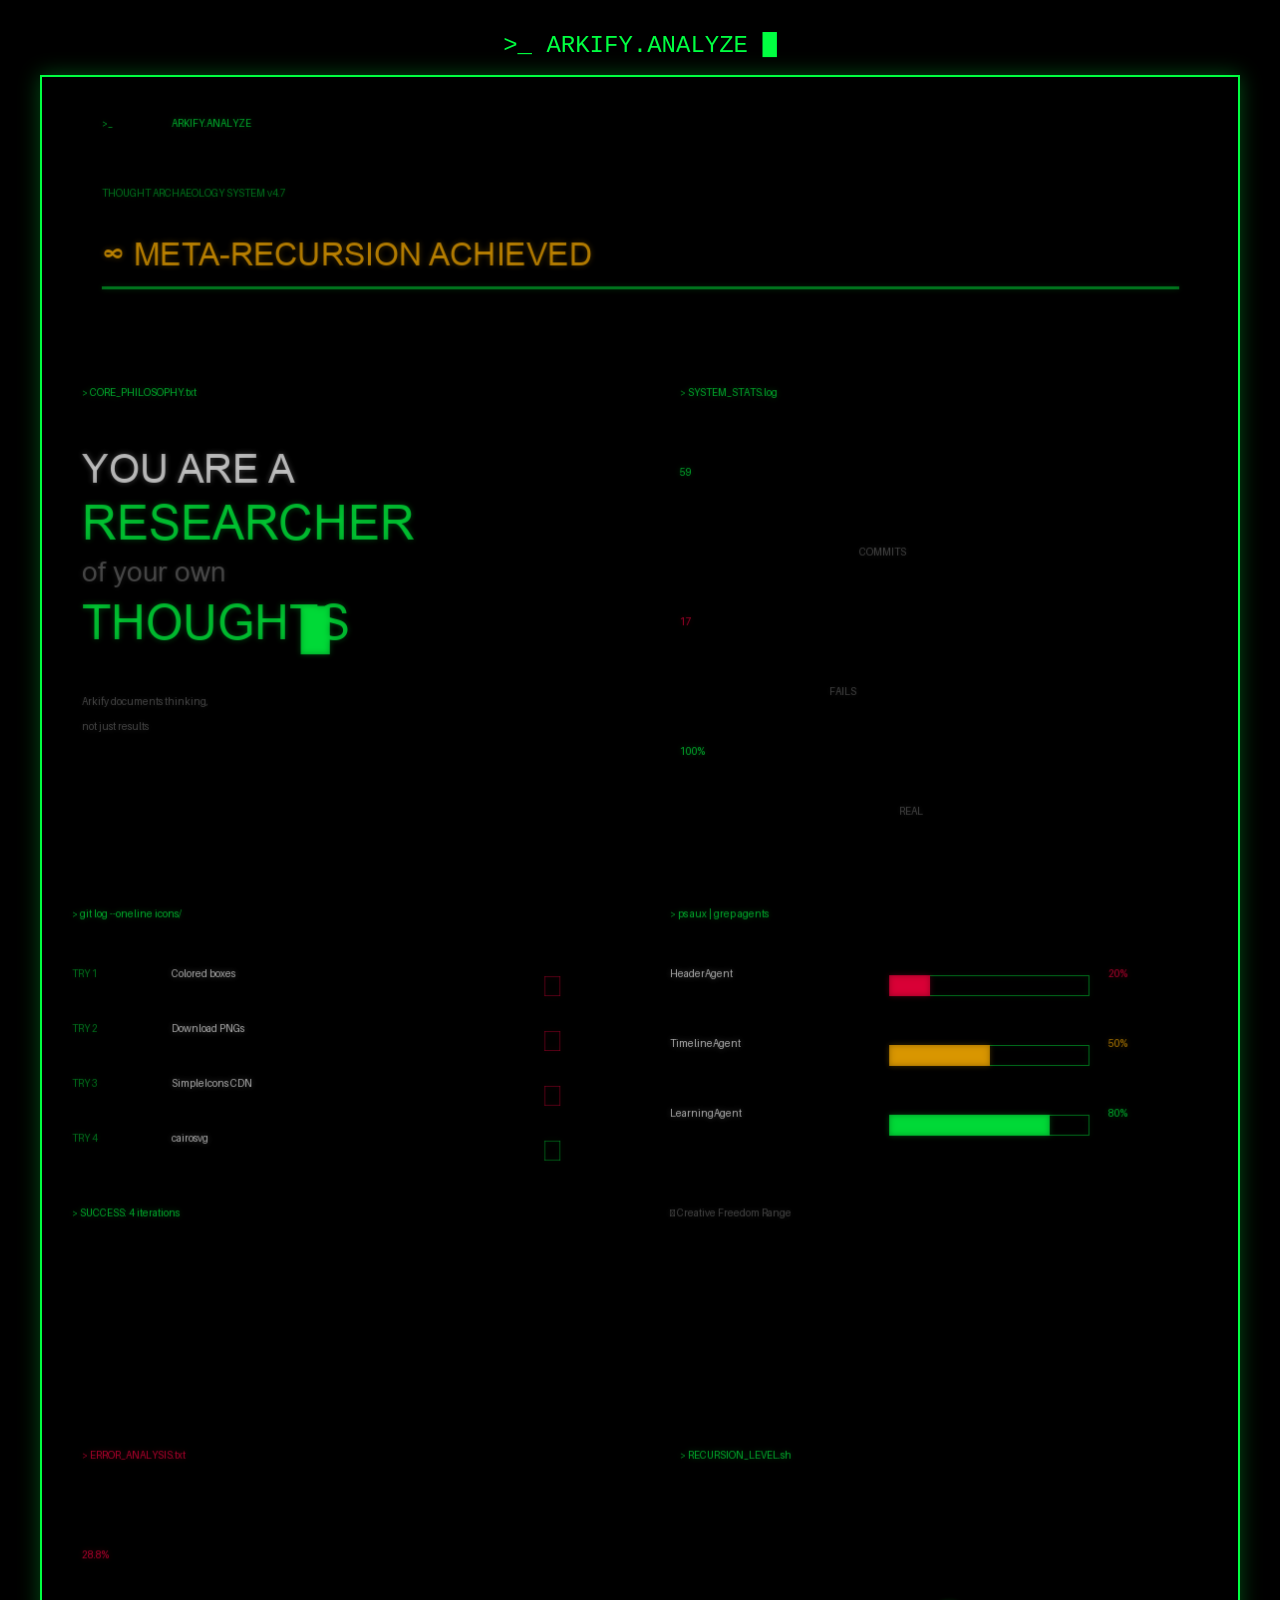
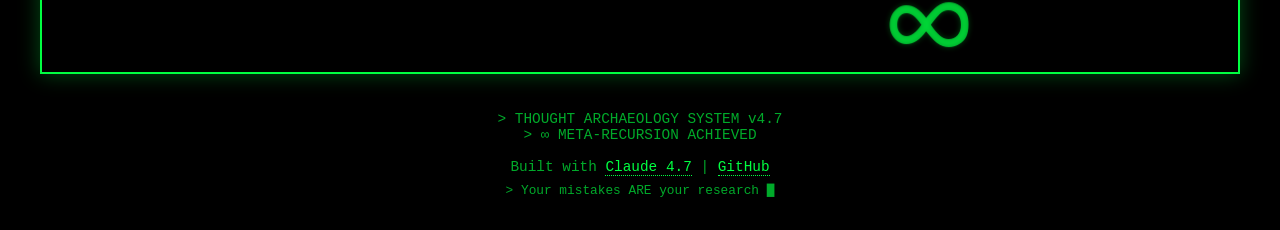
==== landing/index.html @ 0d5832f4 "feat: V3 Terminal PNG - retro-futuristic CRT aesthetic (frontend-design skill) Co-Authored-By: Claud" ====
<!DOCTYPE html>
<html lang="en">
<head>
    <meta charset="UTF-8">
    <meta name="viewport" content="width=device-width, initial-scale=1.0">
    <meta name="description" content="Arkify - Built with Claude 4.7. Retro-futuristic terminal aesthetic showcasing meta-recursive thought archaeology.">
    <meta property="og:image" content="https://arkify.app/arkify-v3-terminal.png">
    <meta property="og:title" content="Arkify - Built with Claude 4.7">
    <meta property="og:description" content="Your mistakes ARE your research. Meta-recursion achieved.">
    <title>Arkify - Built with Claude 4.7</title>
    <style>
        * {
            margin: 0;
            padding: 0;
            box-sizing: border-box;
        }

        body {
            background: #000;
            color: #00FF41;
            font-family: 'Courier New', monospace;
            display: flex;
            flex-direction: column;
            align-items: center;
            justify-content: center;
            min-height: 100vh;
            padding: 2rem;
        }

        .terminal-header {
            font-size: 1.5rem;
            margin-bottom: 1rem;
            text-align: center;
            animation: blink 1s infinite;
        }

        @keyframes blink {
            0%, 50% { opacity: 1; }
            51%, 100% { opacity: 0.5; }
        }

        .container {
            max-width: 1200px;
            width: 100%;
        }

        .infographic {
            width: 100%;
            height: auto;
            border: 2px solid #00FF41;
            box-shadow: 0 0 20px rgba(0, 255, 65, 0.3);
            image-rendering: crisp-edges;
        }

        .terminal-footer {
            margin-top: 2rem;
            text-align: center;
            font-size: 0.9rem;
            color: #00AA2A;
        }

        .cursor {
            animation: blink 1s infinite;
        }

        a {
            color: #00FF41;
            text-decoration: none;
            border-bottom: 1px dotted #00FF41;
        }

        a:hover {
            background: #00FF41;
            color: #000;
        }

        @media (max-width: 600px) {
            .terminal-header {
                font-size: 1rem;
            }

            body {
                padding: 1rem;
            }
        }
    </style>
</head>
<body>
    <div class="terminal-header">
        >_ ARKIFY.ANALYZE <span class="cursor">█</span>
    </div>

    <div class="container">
        <img src="arkify-v3-terminal.png"
             alt="Arkify Meta-Recursion Infographic - Built with Claude 4.7"
             class="infographic">
    </div>

    <div class="terminal-footer">
        <p>> THOUGHT ARCHAEOLOGY SYSTEM v4.7</p>
        <p>> ∞ META-RECURSION ACHIEVED</p>
        <p style="margin-top: 1rem;">
            Built with <a href="https://claude.ai" target="_blank">Claude 4.7</a> |
            <a href="https://github.com/aaaalabs/arkify" target="_blank">GitHub</a>
        </p>
        <p style="margin-top: 0.5rem; font-size: 0.8rem;">
            > Your mistakes ARE your research <span class="cursor">█</span>
        </p>
    </div>
</body>
</html>
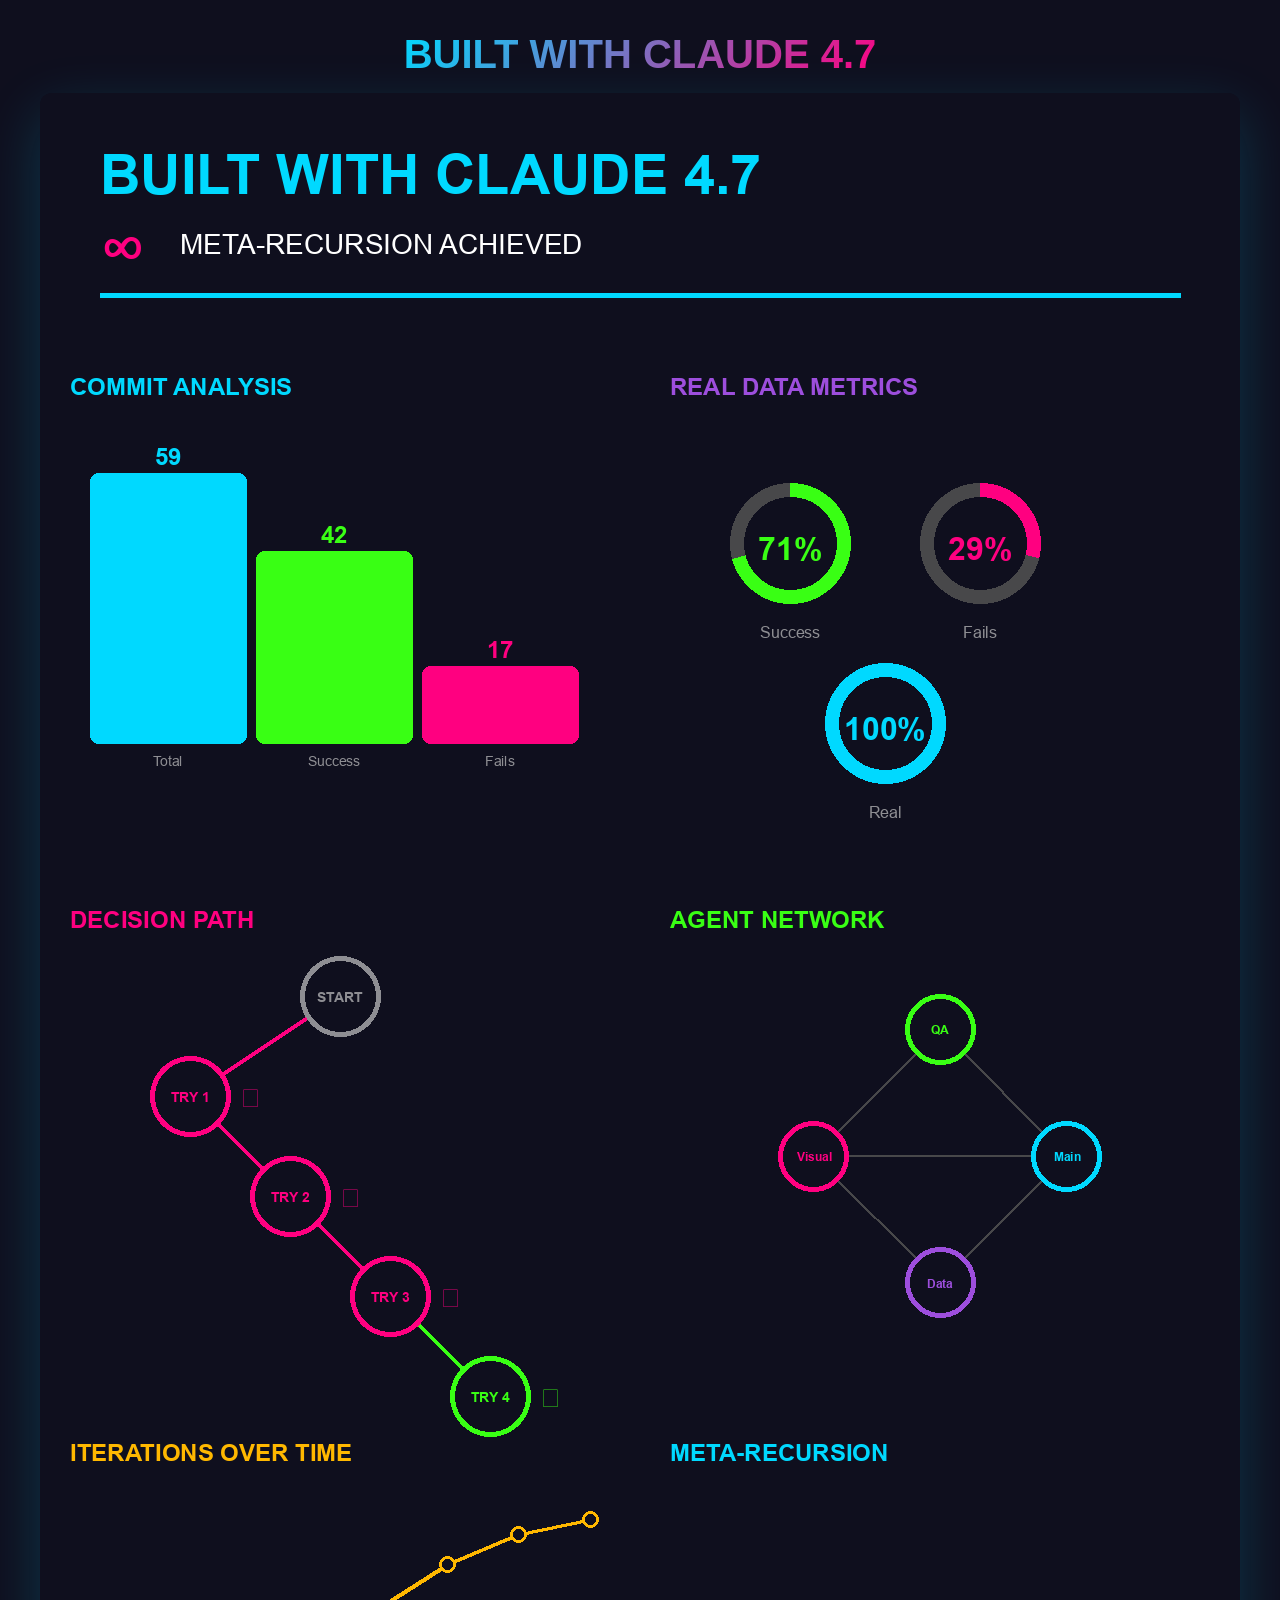
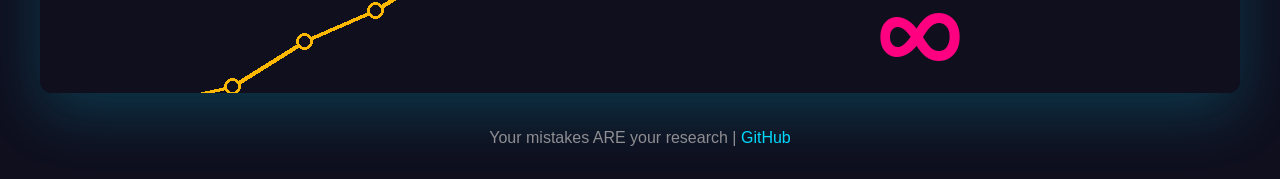
==== commit 6c1f2120: "feat: V4 Data Visualization - graphs/charts heavy (frontend-design skill) Co-Authored-By: Claude Son" ====
--- a/landing/index.html
+++ b/landing/index.html
@@ -3,22 +3,15 @@
 <head>
     <meta charset="UTF-8">
     <meta name="viewport" content="width=device-width, initial-scale=1.0">
-    <meta name="description" content="Arkify - Built with Claude 4.7. Retro-futuristic terminal aesthetic showcasing meta-recursive thought archaeology.">
-    <meta property="og:image" content="https://arkify.app/arkify-v3-terminal.png">
-    <meta property="og:title" content="Arkify - Built with Claude 4.7">
-    <meta property="og:description" content="Your mistakes ARE your research. Meta-recursion achieved.">
+    <meta name="description" content="Arkify - Built with Claude 4.7. Data visualization infographic.">
+    <meta property="og:image" content="https://arkify.app/arkify-v4.png">
     <title>Arkify - Built with Claude 4.7</title>
     <style>
-        * {
-            margin: 0;
-            padding: 0;
-            box-sizing: border-box;
-        }
-
+        * { margin: 0; padding: 0; box-sizing: border-box; }
         body {
-            background: #000;
-            color: #00FF41;
-            font-family: 'Courier New', monospace;
+            background: #0F0F1E;
+            color: #00D9FF;
+            font-family: -apple-system, BlinkMacSystemFont, sans-serif;
             display: flex;
             flex-direction: column;
             align-items: center;
@@ -26,86 +19,37 @@
             min-height: 100vh;
             padding: 2rem;
         }
-
-        .terminal-header {
-            font-size: 1.5rem;
+        h1 {
+            font-size: 2.5rem;
+            font-weight: 700;
+            background: linear-gradient(135deg, #00D9FF, #FF0080);
+            -webkit-background-clip: text;
+            -webkit-text-fill-color: transparent;
             margin-bottom: 1rem;
             text-align: center;
-            animation: blink 1s infinite;
         }
-
-        @keyframes blink {
-            0%, 50% { opacity: 1; }
-            51%, 100% { opacity: 0.5; }
-        }
-
-        .container {
-            max-width: 1200px;
-            width: 100%;
-        }
-
+        .container { max-width: 1200px; width: 100%; }
         .infographic {
             width: 100%;
-            height: auto;
-            border: 2px solid #00FF41;
-            box-shadow: 0 0 20px rgba(0, 255, 65, 0.3);
-            image-rendering: crisp-edges;
+            border-radius: 12px;
+            box-shadow: 0 20px 60px rgba(0, 217, 255, 0.2);
         }
-
-        .terminal-footer {
+        .footer {
             margin-top: 2rem;
             text-align: center;
-            font-size: 0.9rem;
-            color: #00AA2A;
+            color: #8E8E93;
         }
-
-        .cursor {
-            animation: blink 1s infinite;
-        }
-
-        a {
-            color: #00FF41;
-            text-decoration: none;
-            border-bottom: 1px dotted #00FF41;
-        }
-
-        a:hover {
-            background: #00FF41;
-            color: #000;
-        }
-
-        @media (max-width: 600px) {
-            .terminal-header {
-                font-size: 1rem;
-            }
-
-            body {
-                padding: 1rem;
-            }
-        }
+        a { color: #00D9FF; text-decoration: none; }
+        a:hover { text-decoration: underline; }
     </style>
 </head>
 <body>
-    <div class="terminal-header">
-        >_ ARKIFY.ANALYZE <span class="cursor">█</span>
+    <h1>BUILT WITH CLAUDE 4.7</h1>
+    <div class="container">
+        <img src="arkify-v4.png" alt="Arkify Data Visualization" class="infographic">
     </div>
-
-    <div class="container">
-        <img src="arkify-v3-terminal.png"
-             alt="Arkify Meta-Recursion Infographic - Built with Claude 4.7"
-             class="infographic">
-    </div>
-
-    <div class="terminal-footer">
-        <p>> THOUGHT ARCHAEOLOGY SYSTEM v4.7</p>
-        <p>> ∞ META-RECURSION ACHIEVED</p>
-        <p style="margin-top: 1rem;">
-            Built with <a href="https://claude.ai" target="_blank">Claude 4.7</a> |
-            <a href="https://github.com/aaaalabs/arkify" target="_blank">GitHub</a>
-        </p>
-        <p style="margin-top: 0.5rem; font-size: 0.8rem;">
-            > Your mistakes ARE your research <span class="cursor">█</span>
-        </p>
+    <div class="footer">
+        <p>Your mistakes ARE your research | <a href="https://github.com/aaaalabs/arkify">GitHub</a></p>
     </div>
 </body>
 </html>
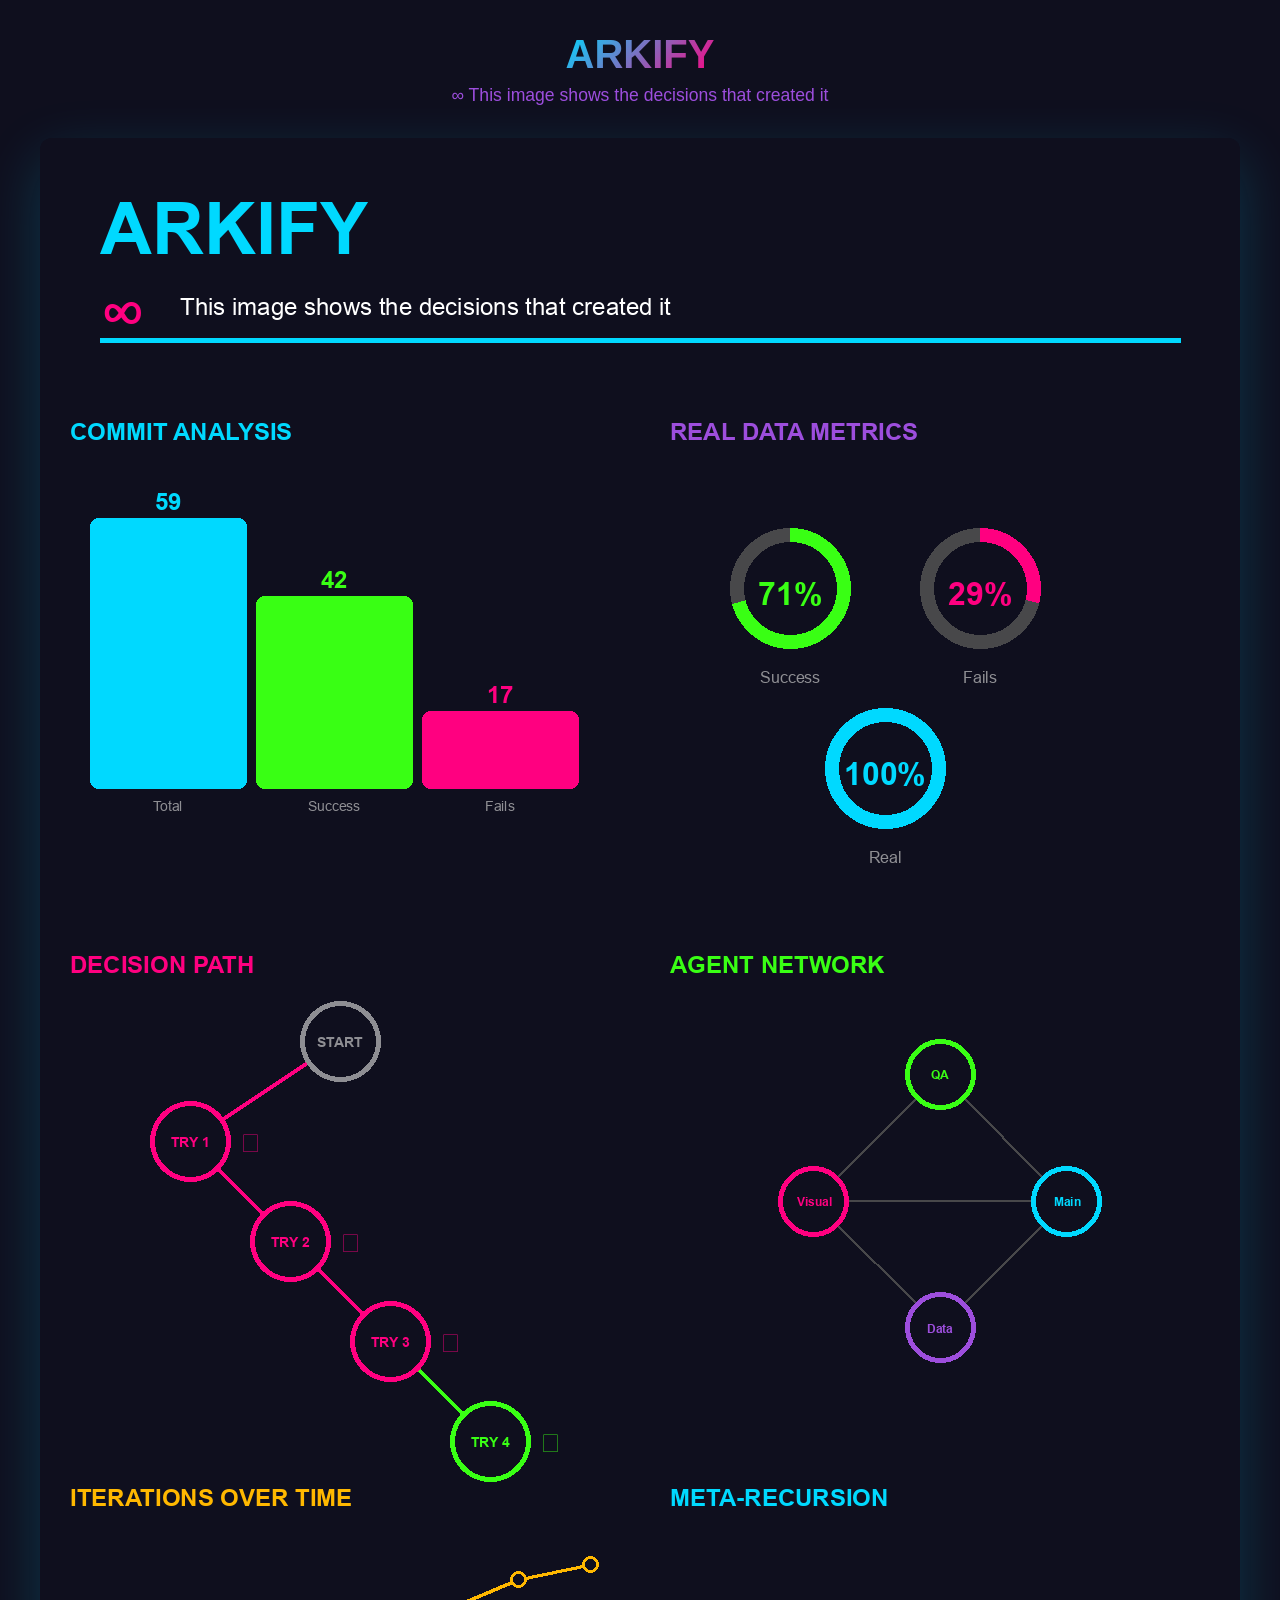
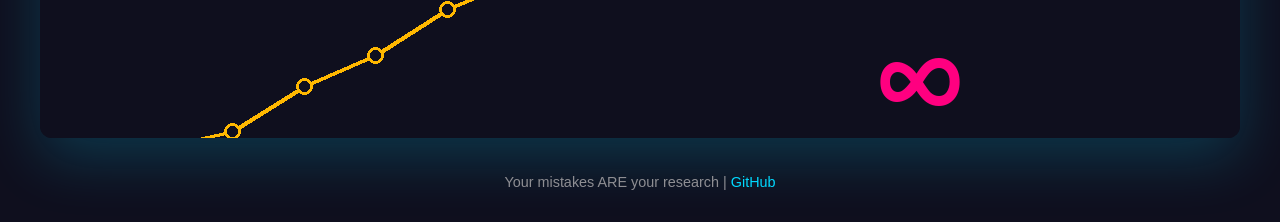
==== commit a65c89d6: "refactor: Remove model name, focus on meta-recursion Title: ARKIFY (not 'Built with Claude 4.7') Tag" ====
--- a/landing/index.html
+++ b/landing/index.html
@@ -3,9 +3,9 @@
 <head>
     <meta charset="UTF-8">
     <meta name="viewport" content="width=device-width, initial-scale=1.0">
-    <meta name="description" content="Arkify - Built with Claude 4.7. Data visualization infographic.">
+    <meta name="description" content="Arkify - This image shows the decisions that created it. Meta-recursive data visualization.">
     <meta property="og:image" content="https://arkify.app/arkify-v4.png">
-    <title>Arkify - Built with Claude 4.7</title>
+    <title>Arkify - ∞ Meta-Recursion</title>
     <style>
         * { margin: 0; padding: 0; box-sizing: border-box; }
         body {
@@ -25,8 +25,14 @@
             background: linear-gradient(135deg, #00D9FF, #FF0080);
             -webkit-background-clip: text;
             -webkit-text-fill-color: transparent;
-            margin-bottom: 1rem;
+            margin-bottom: 0.5rem;
             text-align: center;
+        }
+        .tagline {
+            font-size: 1.1rem;
+            color: #9D4EDD;
+            text-align: center;
+            margin-bottom: 2rem;
         }
         .container { max-width: 1200px; width: 100%; }
         .infographic {
@@ -38,15 +44,17 @@
             margin-top: 2rem;
             text-align: center;
             color: #8E8E93;
+            font-size: 0.9rem;
         }
         a { color: #00D9FF; text-decoration: none; }
         a:hover { text-decoration: underline; }
     </style>
 </head>
 <body>
-    <h1>BUILT WITH CLAUDE 4.7</h1>
+    <h1>ARKIFY</h1>
+    <p class="tagline">∞ This image shows the decisions that created it</p>
     <div class="container">
-        <img src="arkify-v4.png" alt="Arkify Data Visualization" class="infographic">
+        <img src="arkify-v4.png" alt="Arkify Meta-Recursive Data Visualization" class="infographic">
     </div>
     <div class="footer">
         <p>Your mistakes ARE your research | <a href="https://github.com/aaaalabs/arkify">GitHub</a></p>
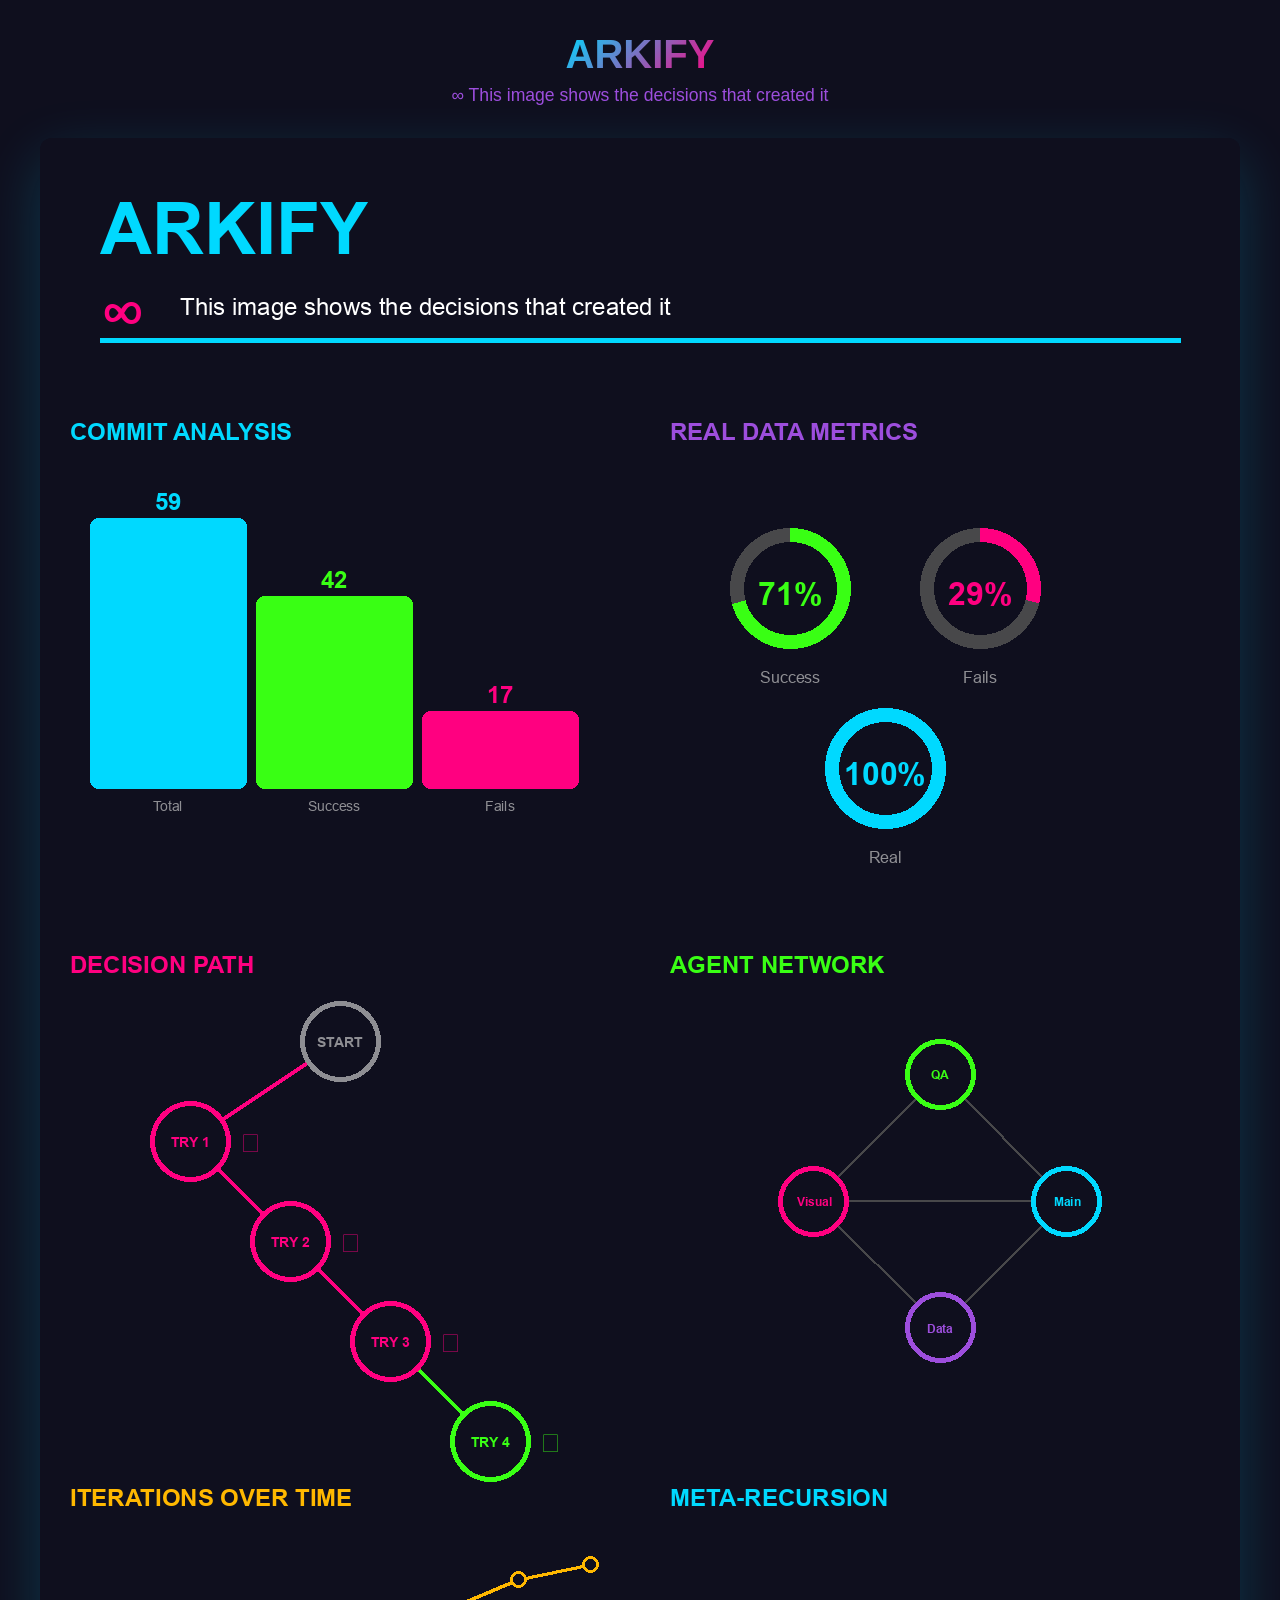
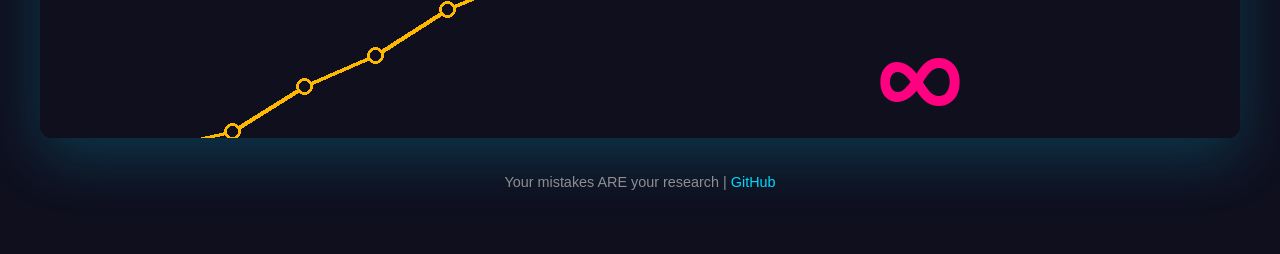
==== commit 1e27486f: "claude: Fix bottom cutoff - add padding-bottom and explicit scroll" ====
--- a/landing/index.html
+++ b/landing/index.html
@@ -15,9 +15,12 @@
             display: flex;
             flex-direction: column;
             align-items: center;
-            justify-content: center;
             min-height: 100vh;
             padding: 2rem;
+            padding-bottom: 4rem;
+        }
+        html {
+            overflow-y: scroll;
         }
         h1 {
             font-size: 2.5rem;
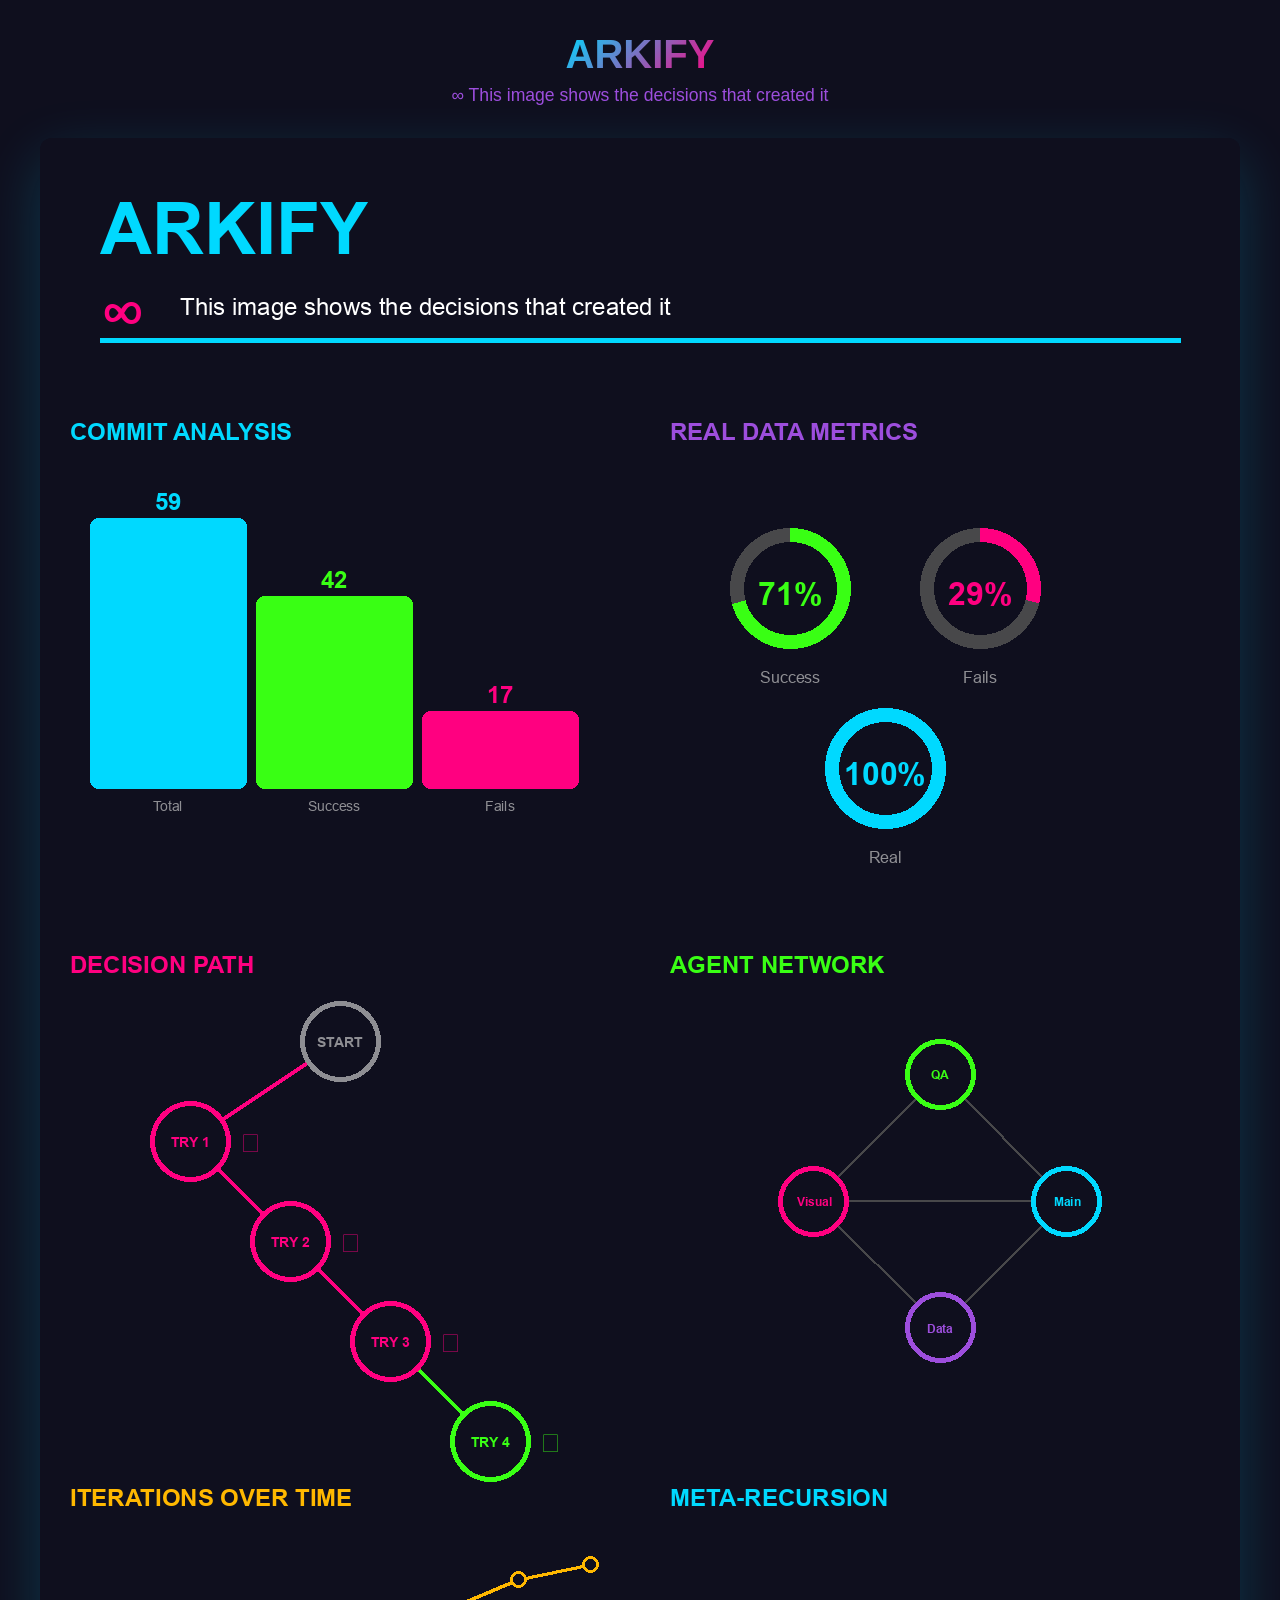
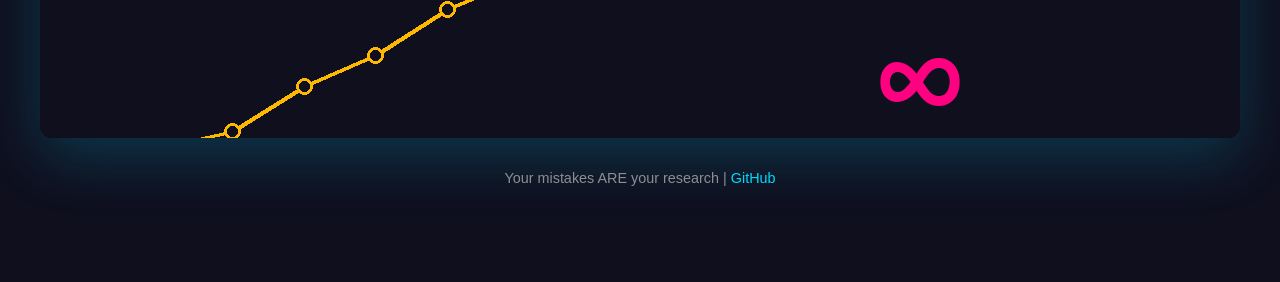
==== commit 8251466a: "claude: Enhance bottom visibility - increase padding to 6rem, add flex-shrink:0, explicit image heig" ====
--- a/landing/index.html
+++ b/landing/index.html
@@ -8,6 +8,9 @@
     <title>Arkify - ∞ Meta-Recursion</title>
     <style>
         * { margin: 0; padding: 0; box-sizing: border-box; }
+        html {
+            scroll-behavior: smooth;
+        }
         body {
             background: #0F0F1E;
             color: #00D9FF;
@@ -16,11 +19,7 @@
             flex-direction: column;
             align-items: center;
             min-height: 100vh;
-            padding: 2rem;
-            padding-bottom: 4rem;
-        }
-        html {
-            overflow-y: scroll;
+            padding: 2rem 2rem 6rem 2rem;
         }
         h1 {
             font-size: 2.5rem;
@@ -37,9 +36,15 @@
             text-align: center;
             margin-bottom: 2rem;
         }
-        .container { max-width: 1200px; width: 100%; }
+        .container {
+            max-width: 1200px;
+            width: 100%;
+            flex-shrink: 0;
+        }
         .infographic {
             width: 100%;
+            height: auto;
+            display: block;
             border-radius: 12px;
             box-shadow: 0 20px 60px rgba(0, 217, 255, 0.2);
         }
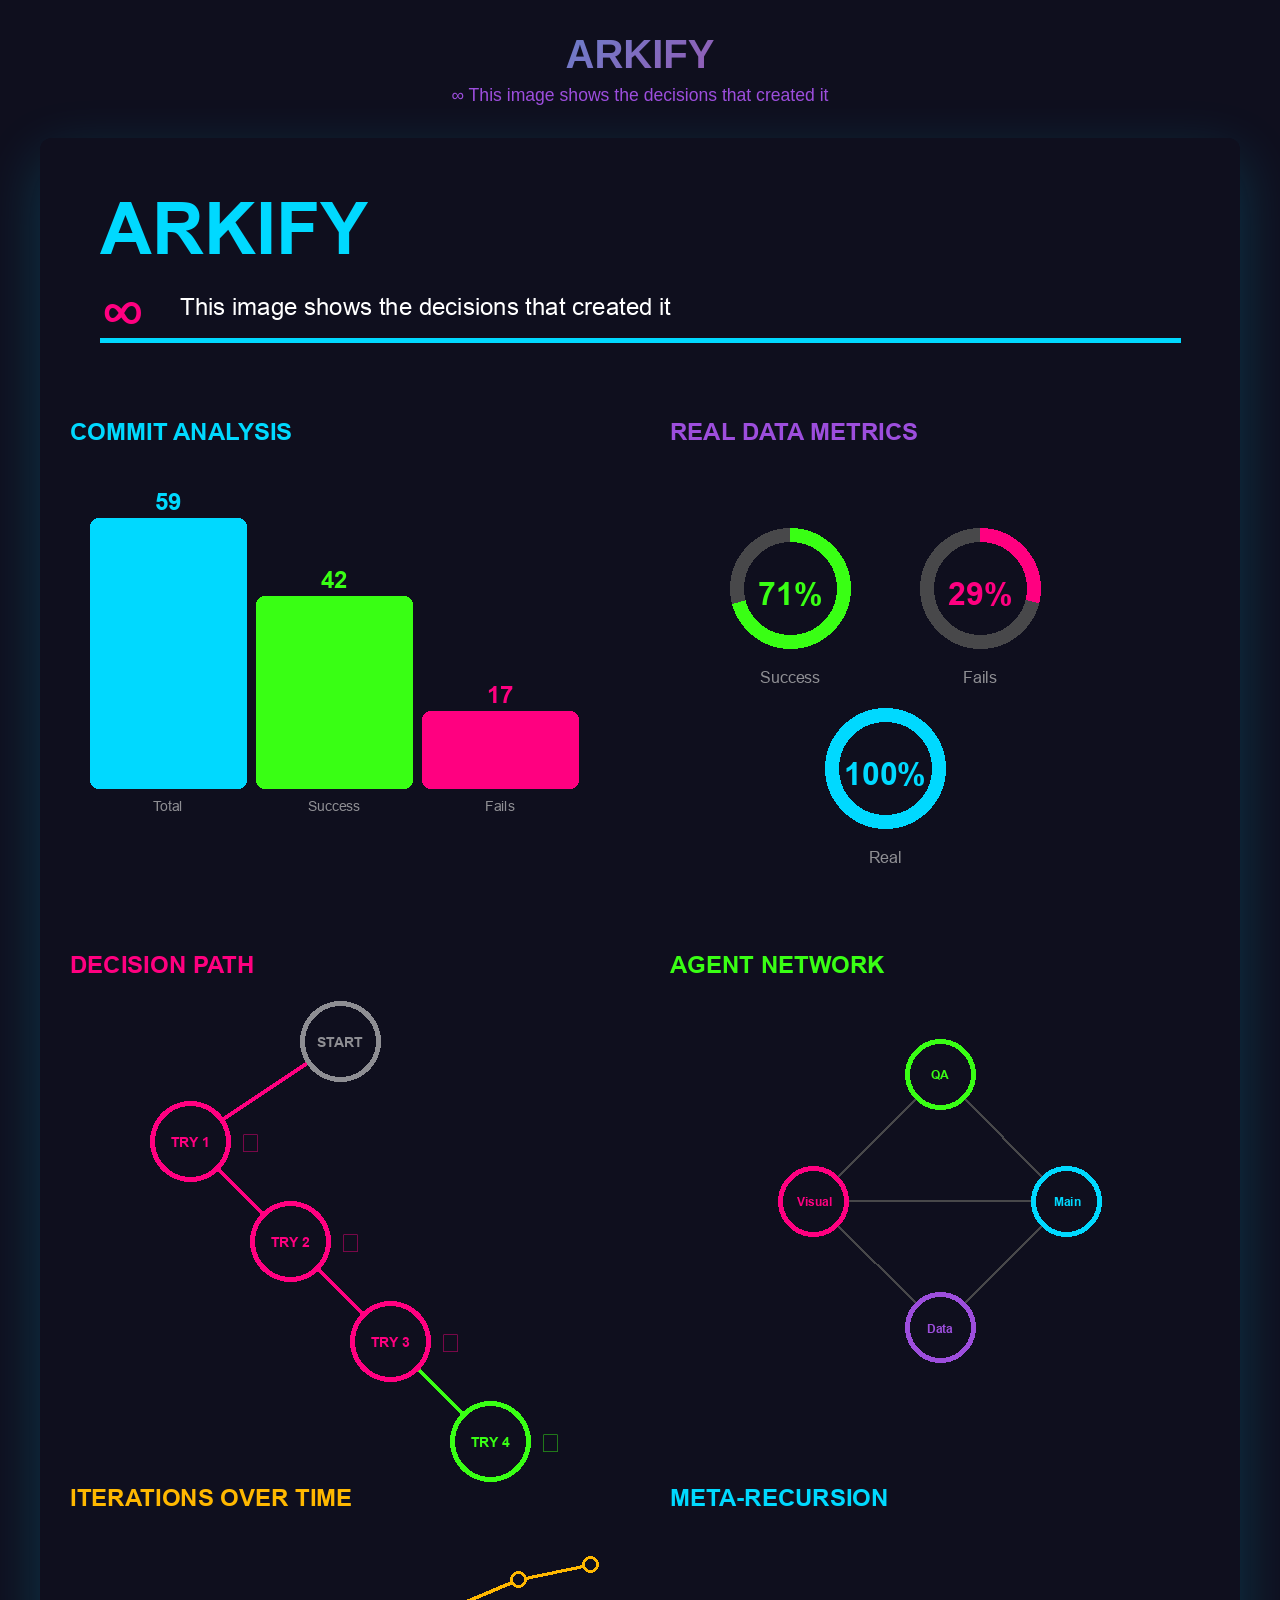
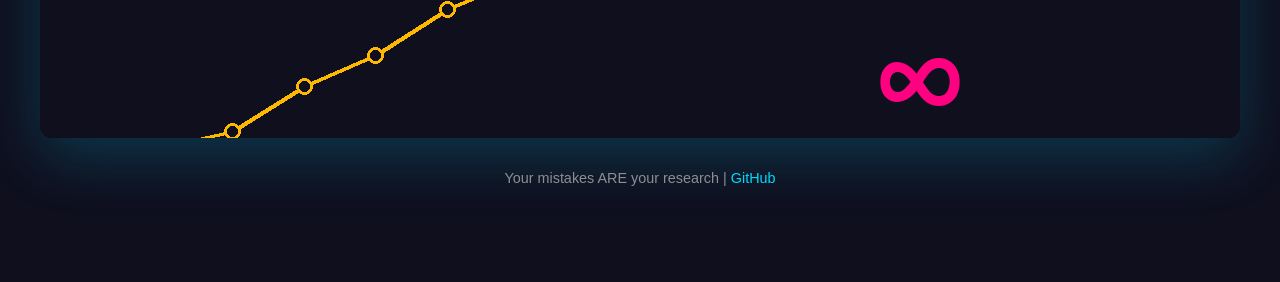
==== commit 3fd165e9: "claude: fix container cutoff by removing flex layout, using block layout with margin auto centering" ====
--- a/landing/index.html
+++ b/landing/index.html
@@ -10,16 +10,14 @@
         * { margin: 0; padding: 0; box-sizing: border-box; }
         html {
             scroll-behavior: smooth;
+            height: 100%;
         }
         body {
             background: #0F0F1E;
             color: #00D9FF;
             font-family: -apple-system, BlinkMacSystemFont, sans-serif;
-            display: flex;
-            flex-direction: column;
-            align-items: center;
-            min-height: 100vh;
-            padding: 2rem 2rem 6rem 2rem;
+            padding: 2rem;
+            padding-bottom: 6rem;
         }
         h1 {
             font-size: 2.5rem;
@@ -27,19 +25,21 @@
             background: linear-gradient(135deg, #00D9FF, #FF0080);
             -webkit-background-clip: text;
             -webkit-text-fill-color: transparent;
-            margin-bottom: 0.5rem;
+            margin: 0 auto 0.5rem auto;
             text-align: center;
+            max-width: 1200px;
         }
         .tagline {
             font-size: 1.1rem;
             color: #9D4EDD;
             text-align: center;
-            margin-bottom: 2rem;
+            margin: 0 auto 2rem auto;
+            max-width: 1200px;
         }
         .container {
             max-width: 1200px;
             width: 100%;
-            flex-shrink: 0;
+            margin: 0 auto;
         }
         .infographic {
             width: 100%;
@@ -49,10 +49,11 @@
             box-shadow: 0 20px 60px rgba(0, 217, 255, 0.2);
         }
         .footer {
-            margin-top: 2rem;
+            margin: 2rem auto 0 auto;
             text-align: center;
             color: #8E8E93;
             font-size: 0.9rem;
+            max-width: 1200px;
         }
         a { color: #00D9FF; text-decoration: none; }
         a:hover { text-decoration: underline; }
